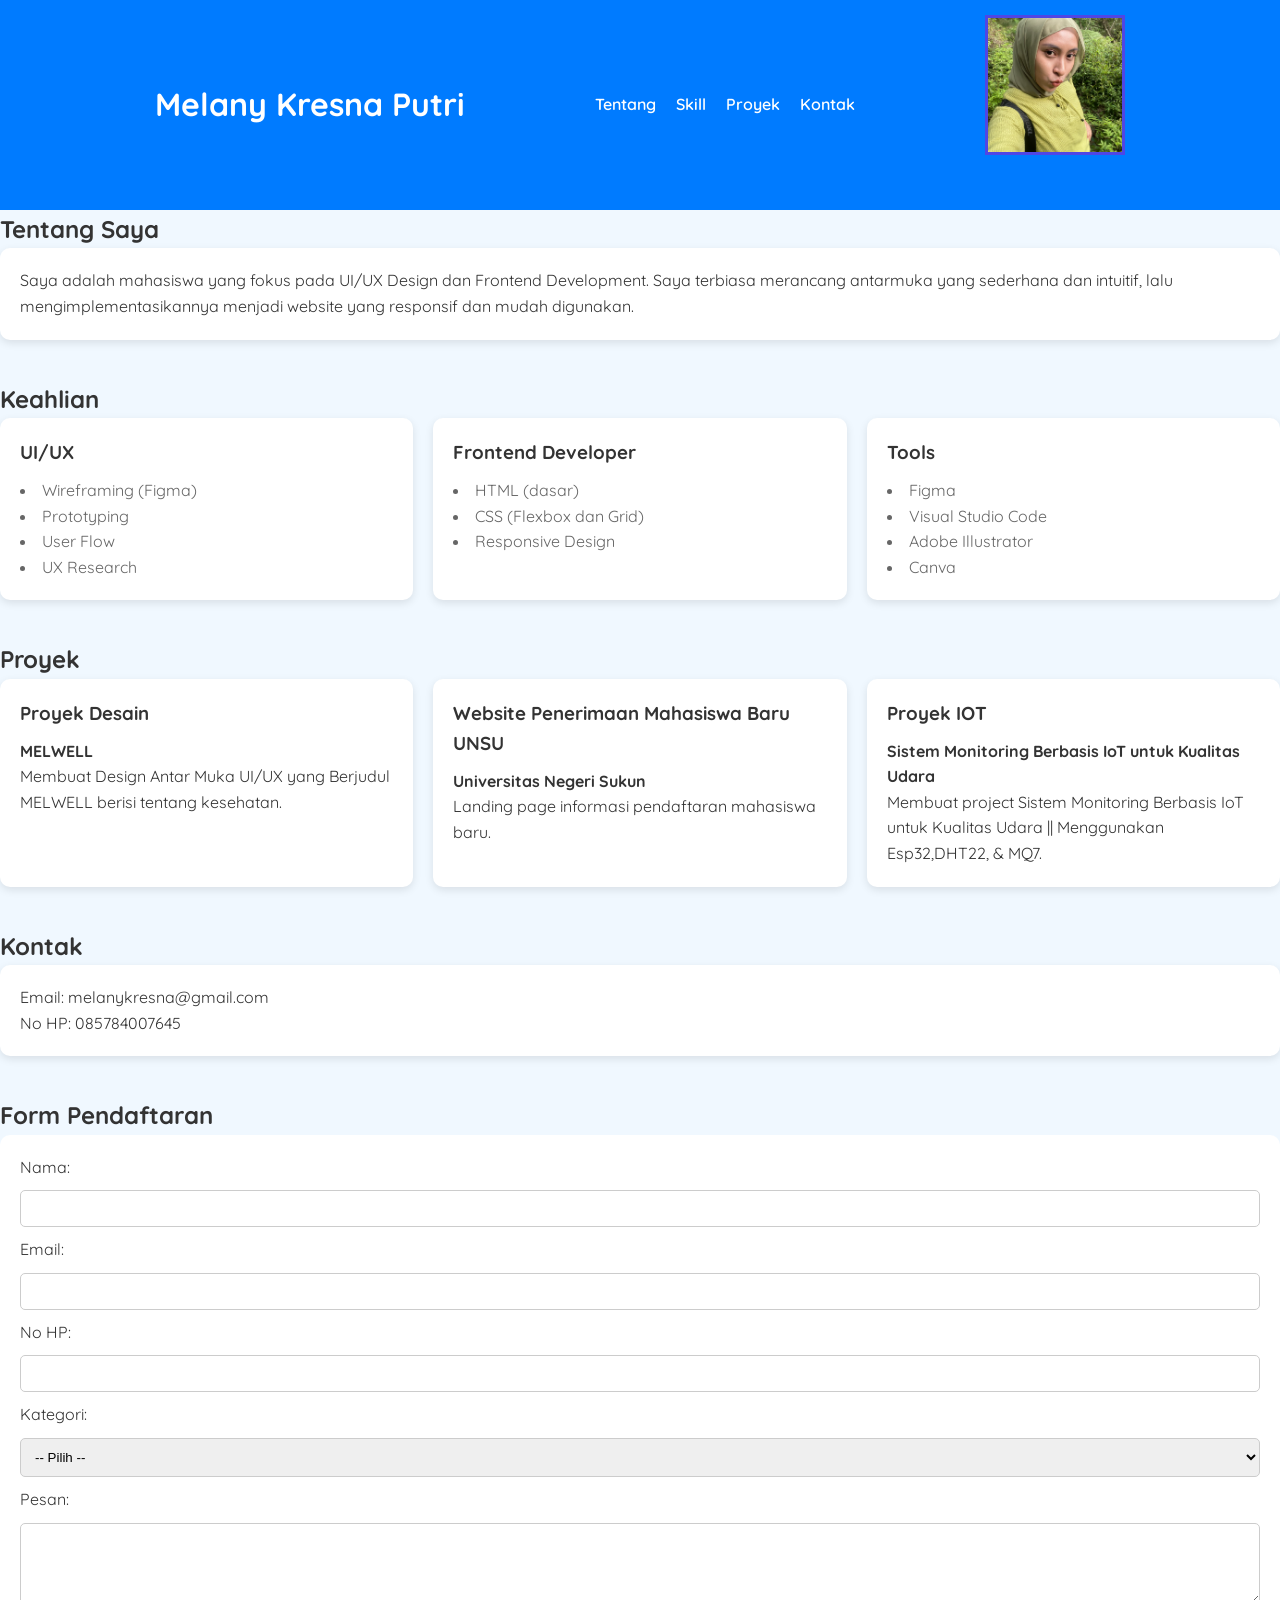
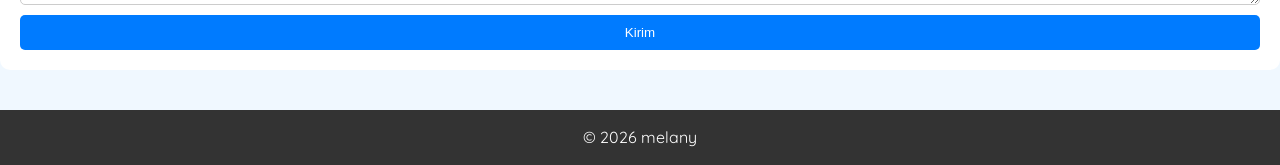
==== LK-05/index.html @ 8a7abdfc "tambah lk" ====
<!DOCTYPE html>
<html lang="en">
<head>
    <meta charset="UTF-8">
    <meta name="viewport" content="width=device-width, initial-scale=1.0">
    <title>Document</title>
</head>
<link rel="stylesheet" href="style.css">
<body>
    <!--!Header/Navbar-->
    <header class="navbar">
        <div class="nav-container">

            <!--Kiri-->
            <h1 class="logo">Melany Kresna Putri</h1>

            <!--Kanan-->
            <nav>
                <ul class="nav-menu">
                    <li><a href="#tentang">Tentang</a></li>
                        <li><a href="#skill">Skill</a></li>
                        <li><a href="#proyek">Proyek</a></li>
                        <li><a href="#kontak">Kontak</a></li>
                </ul>
            </nav>

            <main>
                <section id="tentang">
                    <img src="foto1.JPG" alt="Foto Melany" class="foto-profil">
                </section>
            </main>
        </div>
    </header>

    <!--MAIN-->
    <main>

        <!--Tentang-->
        <section id="tentang">
            <h2>Tentang Saya</h2>
            <article>
                <p>
                    Saya adalah mahasiswa yang fokus pada UI/UX Design dan Frontend Development.
                    Saya terbiasa merancang antarmuka yang sederhana dan intuitif,
                    lalu mengimplementasikannya menjadi website yang responsif dan mudah digunakan.
                </p>
            </article>
        </section>

        <!-- Skill -->
        <section id="skill">
            <h2>Keahlian</h2>

            <div class="skill-container">
                <article>
                    <h3>UI/UX</h3>
                    <ul>
                        <li>Wireframing (Figma)</li>
                        <li>Prototyping</li>
                        <li>User Flow</li>
                        <li>UX Research</li>
                    </ul>
                </article>

                <article>
                    <h3>Frontend Developer</h3>
                    <ul>
                        <li>HTML (dasar)</li>
                        <li>CSS (Flexbox dan Grid)</li>
                        <li>Responsive Design</li>
                    </ul>
                </article>

                <article>
                    <h3>Tools</h3>
                    <ul>
                        <li>Figma</li>
                        <li>Visual Studio Code</li>
                        <li>Adobe Illustrator</li>
                        <li>Canva</li>
                    </ul>
                </article>
            </div>
        </section>

        <!-- Project -->
        <section id="proyek">
            <h2>Proyek</h2>

            <div class="project-container">
                <article>
                    <h3>Proyek Desain</h3>
                    <h4>MELWELL</h4>
                    <p>Membuat Design Antar Muka UI/UX yang Berjudul MELWELL berisi tentang kesehatan.</p>
                </article>

                <article>
                    <h3>Website Penerimaan Mahasiswa Baru UNSU</h3>
                    <h4>Universitas Negeri Sukun</h4>
                    <p>Landing page informasi pendaftaran mahasiswa baru.</p>
                </article>
                <article>
                    <h3>Proyek IOT</h3>
                    <h4>Sistem Monitoring Berbasis IoT untuk Kualitas Udara</h4>
                    <p>Membuat project Sistem Monitoring Berbasis IoT untuk Kualitas Udara || Menggunakan Esp32,DHT22, & MQ7.</p>
                </article>


            </div>
        </section>

        <!-- Kontak -->
        <section id="kontak">
            <h2>Kontak</h2>
            <article>
                <p>Email: melanykresna@gmail.com</p>
                <p>No HP: 085784007645</p>
            </article>
        </section>

        <!-- Form -->
        <section id="form">
            <h2>Form Pendaftaran</h2>

            <form id="formPendaftaran">
                <label>Nama:</label>
                <input type="text" id="nama" required>

                <label>Email:</label>
                <input type="email" id="email" required>

                <label>No HP:</label>
                <input type="tel" id="nohp" required>

                <label>Kategori:</label>
                <select id="kategori" required>
                    <option>-- Pilih --</option>
                    <option>Web Development</option>
                    <option>Desain</option>
                    <option>Konsultasi</option>
                </select>

                <label>Pesan:</label>
                <textarea id="pesan" rows="4"></textarea>

                <button type="submit">Kirim</button>
            </form>

            <!--OUTPUT-->
            <div id="hasilPendaftaran"></div>
        </section>

    </main>

    <!-- Footer -->
    <footer>
        <p>&copy; 2026 melany</p>
    </footer>
    <script src="script.js"></script>
</body>
---- LK-05/style.css ----
@import url('https://fonts.googleapis.com/css2?family=Quicksand:wght@300..700&display=swap');

* { 
    margin: 0;
    padding: 0;
    box-sizing: border-box;
}

body {
    font-family: 'Quicksand', Arial, sans-serif; 
    background-color: aliceblue;
    line-height: 1.6;
    color: #333;
}

/* CONTAINER UTAMA */
.main-container {
    max-width: 1000px;
    margin: auto;
    padding: 20px;
}

/* NAVBAR (Tetap di kanan atas) */
.navbar {
    background: #007bff;
    color: white;
}

.foto-profil {
    width: 140px;
    height: 140px;
    object-fit: cover;
    border-radius: 60;
    display: block;
    margin: 0 auto 15px;
    border: 3px solid #4f46e5;
}

.nav-container {
    max-width: 1000px;
    margin: auto;
    padding: 15px;
    display: flex;
    justify-content: space-between;
    align-items: center;
}

.nav-menu {
    display: flex;
    list-style: none;
    gap: 20px;
}

.nav-menu li a {
    color: white;
    text-decoration: none;
    font-weight: 600;
}

/* HERO SECTION */
.hero {
    text-align: center;
    padding: 40px 20px;
}

.hero img {
    width: 150px;
    height: 150px;
    border-radius: 50%;
    object-fit: cover;
    border: 5px solid white;
    box-shadow: 0 4px 10px rgba(0,0,0,0.1);
}

.hero-role {
    margin-top: 10px;
    font-weight: bold;
    color: #555;
}

/* LAYOUT VERTIKAL (Judul di Atas Konten) */
section {
    margin-bottom: 40px; /* Jarak antar section */
}

.section-title {
    color: #007bff;
    font-size: 1.5rem;
    margin-bottom: 15px; /* Jarak antara judul dan card di bawahnya */
}

/* CARD STYLE */
article {
    background: white;
    padding: 20px;
    border-radius: 10px;
    box-shadow: 0 3px 8px rgba(0, 0, 0, 0.1);
}

article h3 {
    margin-bottom: 10px;
}

article ul {
    list-style-position: inside;
    color: #666;
}

.contact-card p {
    margin-bottom: 8px;
}

/* SKILL & PROJECT GRID (Tetap 3 kolom menyamping) */
.skill-container, .project-container {
    display: grid;
    grid-template-columns: repeat(3, 1fr);
    gap: 20px;
}

/* FORM */
form {
  background: white;
  padding: 20px;
  border-radius: 10px;
  display: flex;
  flex-direction: column;
  gap: 10px;
}

input,
select,
textarea {
  padding: 10px;
  border-radius: 5px;
  border: 1px solid #ccc;
}

/* BUTTON */
button {
  background: #007bff;
  color: white;
  padding: 10px;
  border: none;
  border-radius: 5px;
}

button:hover {
  background: #0056b3;
  cursor: pointer;
}

/* FOOTER */
footer {
  text-align: center;
  padding: 15px;
  background: #333;
  color: white;
}

/* RESPONSIVE */
@media (max-width: 768px) {
    .nav-container {
        flex-direction: column;
        gap: 10px;
    }

    .skill-container, .project-container {
        grid-template-columns: 1fr;
    }
}
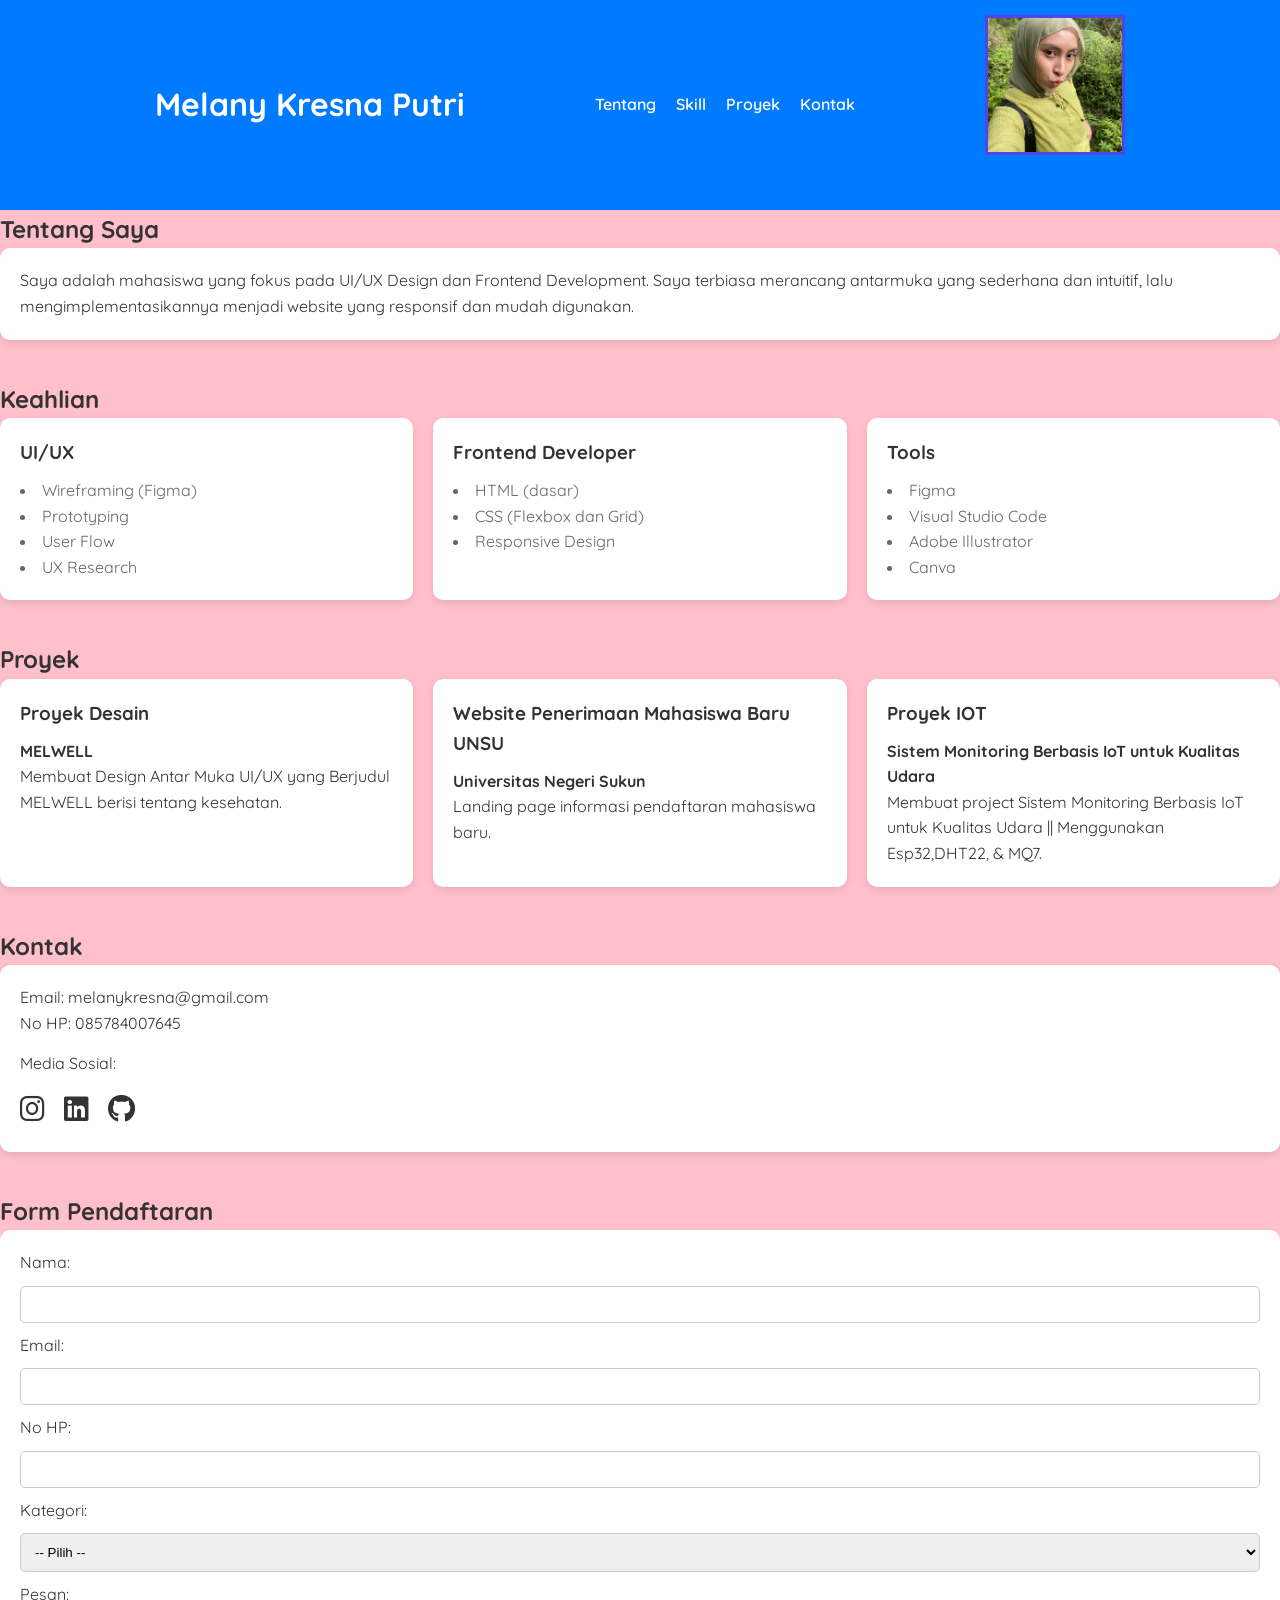
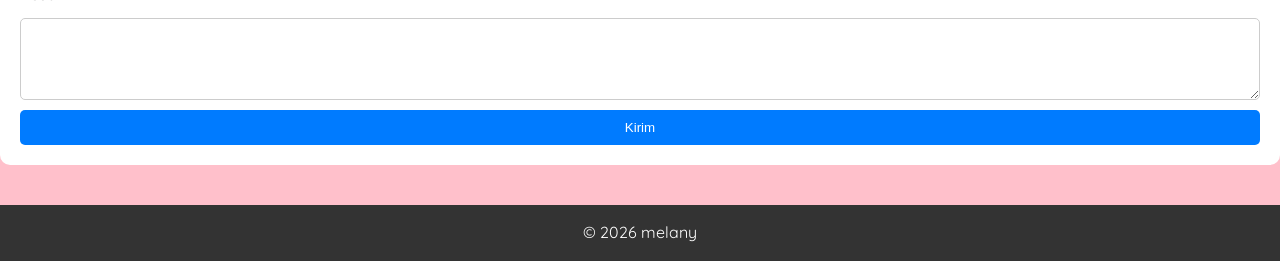
==== commit 467e9dfe: "mengubah warna background" ====
--- a/LK-05/index.html
+++ b/LK-05/index.html
@@ -4,6 +4,8 @@
     <meta charset="UTF-8">
     <meta name="viewport" content="width=device-width, initial-scale=1.0">
     <title>Document</title>
+    <!-- FontAwesome CDN -->
+    <link rel="stylesheet" href="https://cdnjs.cloudflare.com/ajax/libs/font-awesome/6.5.1/css/all.min.css">
 </head>
 <link rel="stylesheet" href="style.css">
 <body>
@@ -115,6 +117,12 @@
             <article>
                 <p>Email: melanykresna@gmail.com</p>
                 <p>No HP: 085784007645</p>
+                <div class="social-media">
+                    <p>Media Sosial:</p>
+                    <a href="#" target="_blank"><i class="fa-brands fa-instagram"></i></a>
+                    <a href="#" target="_blank"><i class="fa-brands fa-linkedin"></i></a>
+                    <a href="#" target="_blank"><i class="fa-brands fa-github"></i></a>
+                </div>
             </article>
         </section>
 
--- a/LK-05/style.css
+++ b/LK-05/style.css
@@ -8,7 +8,7 @@
 
 body {
     font-family: 'Quicksand', Arial, sans-serif; 
-    background-color: aliceblue;
+    background-color: pink;
     line-height: 1.6;
     color: #333;
 }
@@ -157,6 +157,27 @@
   color: white;
 }
 
+/* SOCIAL MEDIA */
+.social-media {
+    margin-top: 15px;
+}
+
+.social-media p {
+    margin-bottom: 10px;
+}
+
+.social-media a {
+    color: #333;
+    font-size: 28px;
+    margin-right: 15px;
+    text-decoration: none;
+    transition: color 0.3s ease;
+}
+
+.social-media a:hover {
+    color: #007bff;
+}
+
 /* RESPONSIVE */
 @media (max-width: 768px) {
     .nav-container {
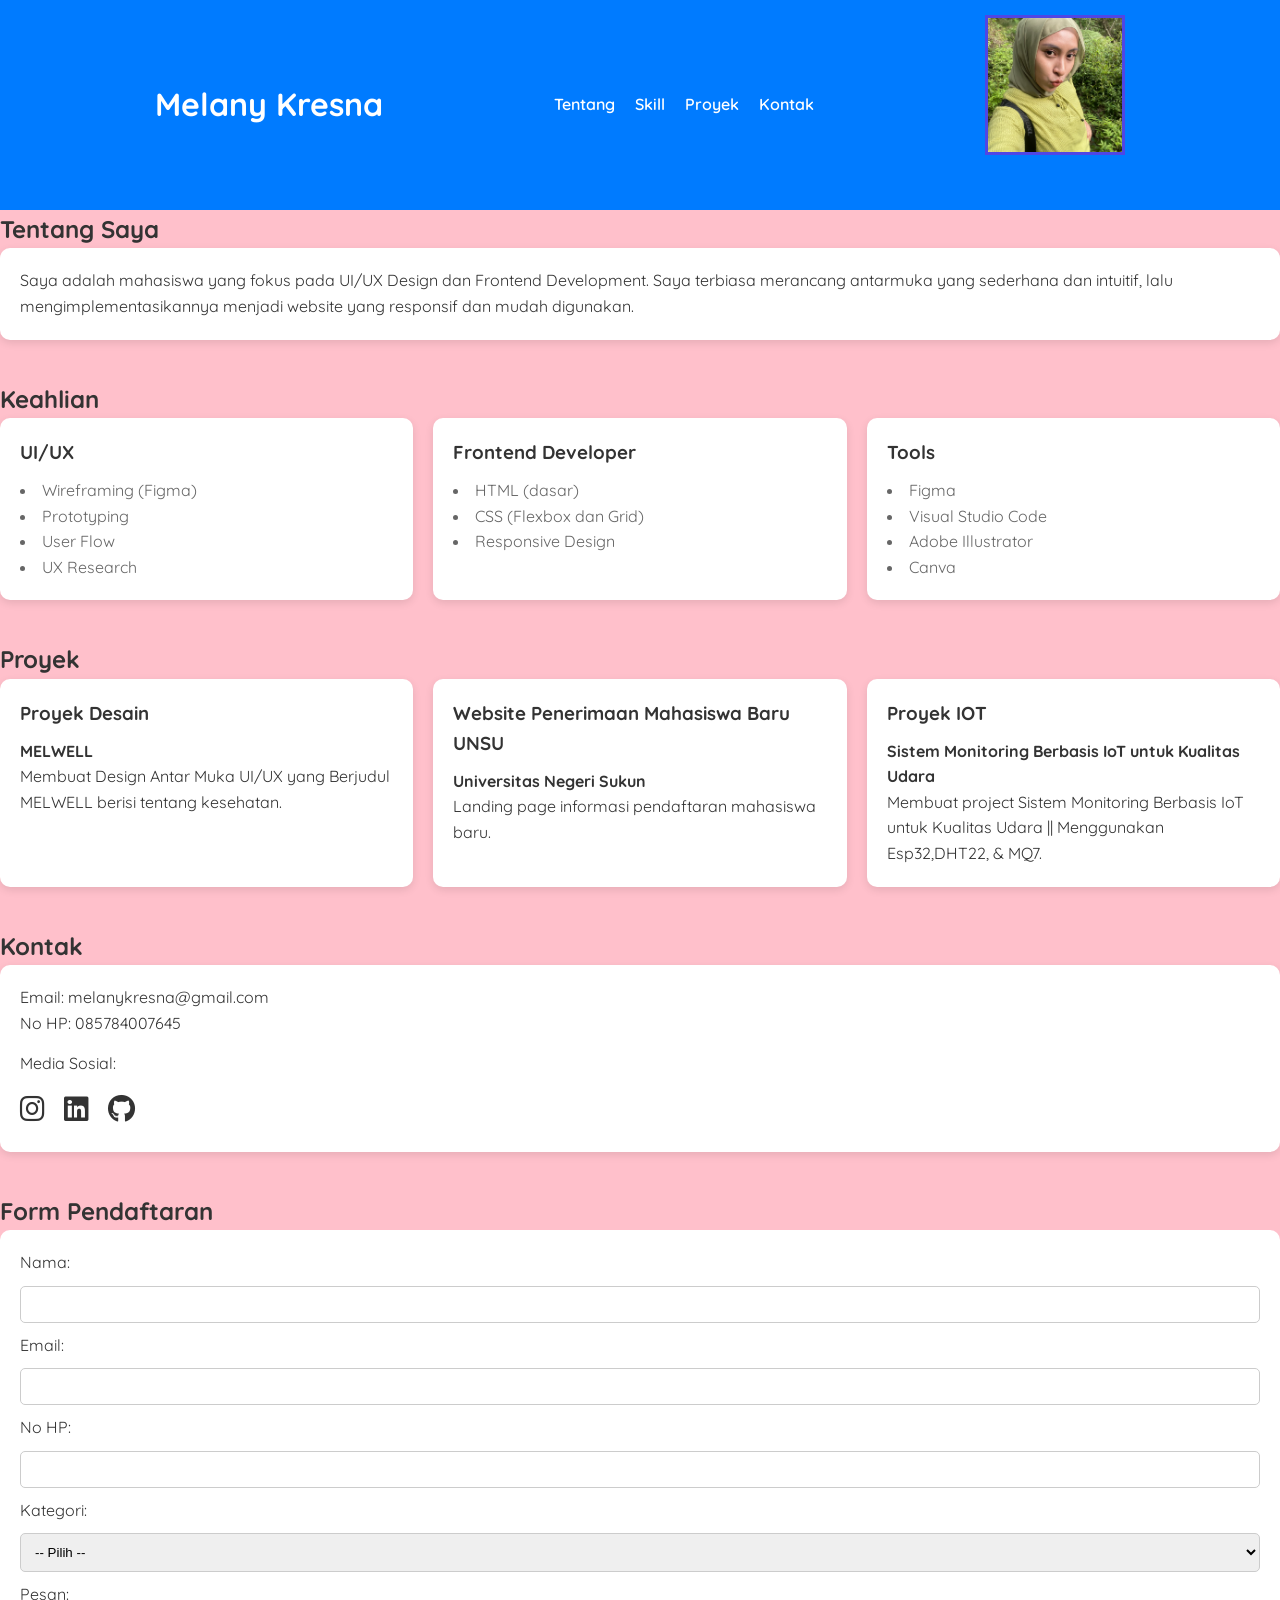
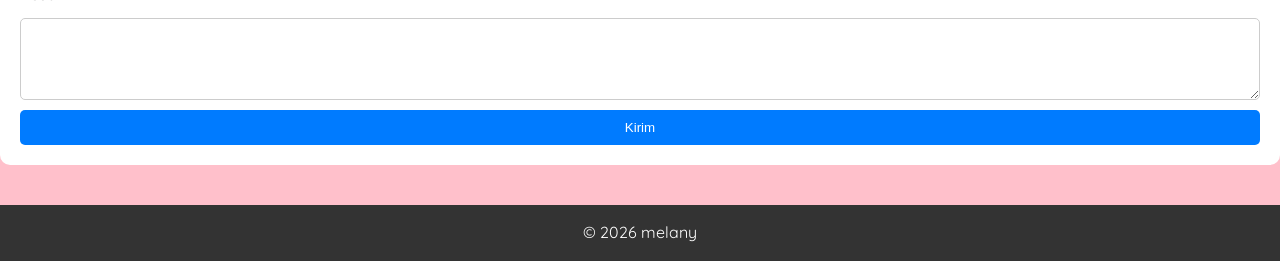
==== commit 80744659: "mengubah nama" ====
--- a/LK-05/index.html
+++ b/LK-05/index.html
@@ -1,5 +1,6 @@
 <!DOCTYPE html>
 <html lang="en">
+
 <head>
     <meta charset="UTF-8">
     <meta name="viewport" content="width=device-width, initial-scale=1.0">
@@ -8,21 +9,22 @@
     <link rel="stylesheet" href="https://cdnjs.cloudflare.com/ajax/libs/font-awesome/6.5.1/css/all.min.css">
 </head>
 <link rel="stylesheet" href="style.css">
+
 <body>
     <!--!Header/Navbar-->
     <header class="navbar">
         <div class="nav-container">
 
             <!--Kiri-->
-            <h1 class="logo">Melany Kresna Putri</h1>
+            <h1 class="logo">Melany Kresna</h1>
 
             <!--Kanan-->
             <nav>
                 <ul class="nav-menu">
                     <li><a href="#tentang">Tentang</a></li>
-                        <li><a href="#skill">Skill</a></li>
-                        <li><a href="#proyek">Proyek</a></li>
-                        <li><a href="#kontak">Kontak</a></li>
+                    <li><a href="#skill">Skill</a></li>
+                    <li><a href="#proyek">Proyek</a></li>
+                    <li><a href="#kontak">Kontak</a></li>
                 </ul>
             </nav>
 
@@ -104,7 +106,8 @@
                 <article>
                     <h3>Proyek IOT</h3>
                     <h4>Sistem Monitoring Berbasis IoT untuk Kualitas Udara</h4>
-                    <p>Membuat project Sistem Monitoring Berbasis IoT untuk Kualitas Udara || Menggunakan Esp32,DHT22, & MQ7.</p>
+                    <p>Membuat project Sistem Monitoring Berbasis IoT untuk Kualitas Udara || Menggunakan Esp32,DHT22, &
+                        MQ7.</p>
                 </article>
 
 
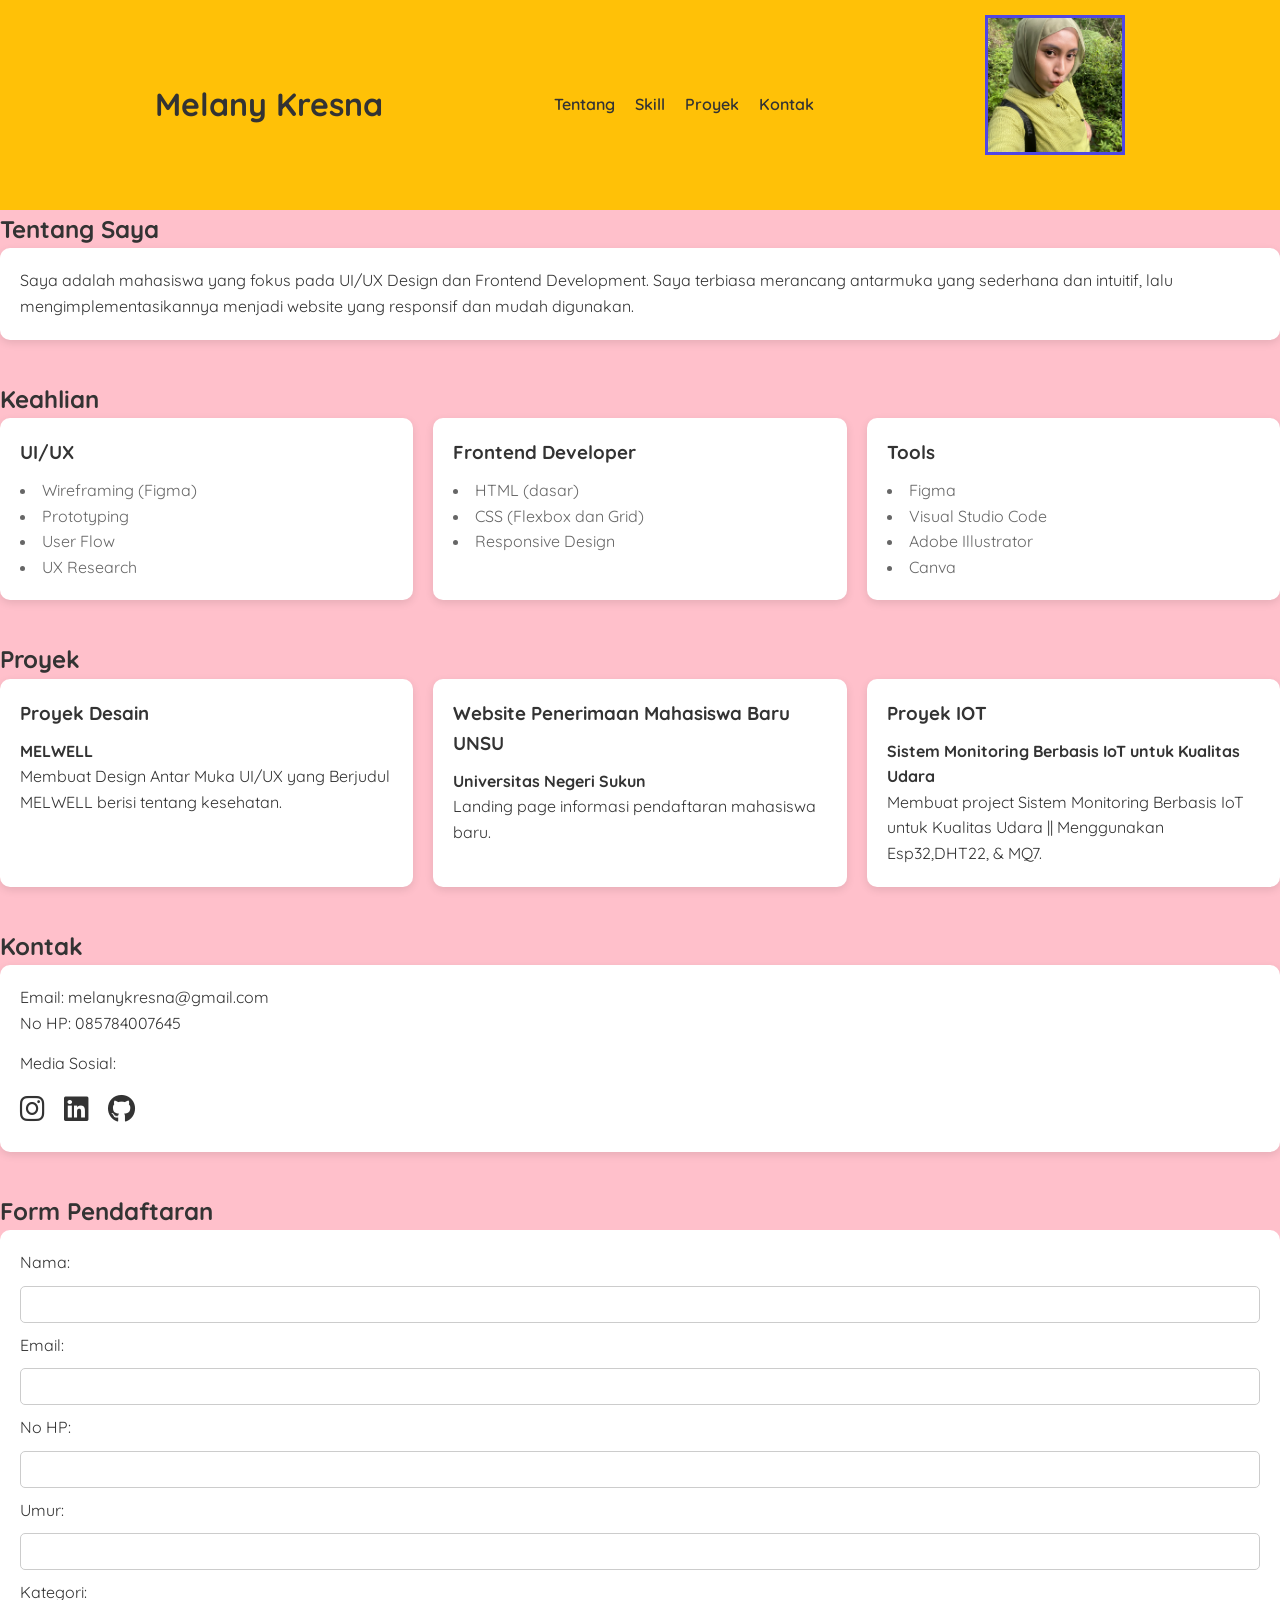
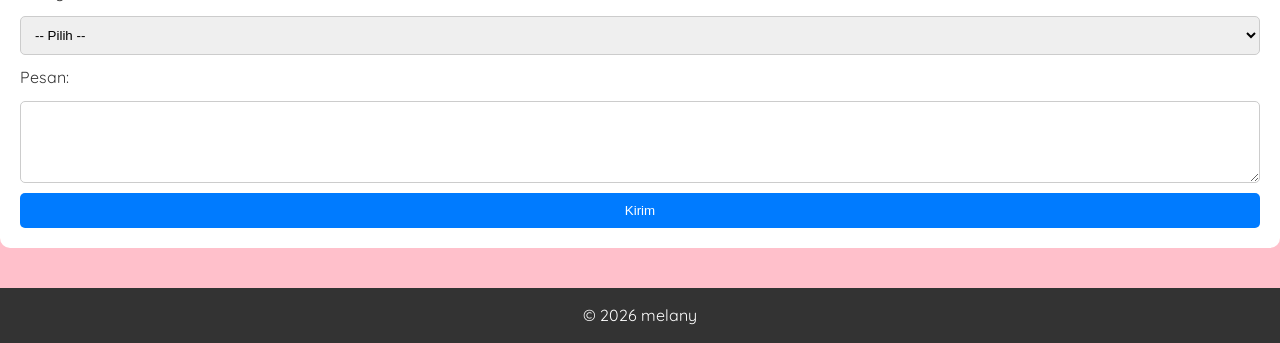
==== commit d88759b5: "menambahkan umur pada form pendaftaran" ====
--- a/LK-05/index.html
+++ b/LK-05/index.html
@@ -143,6 +143,9 @@
                 <label>No HP:</label>
                 <input type="tel" id="nohp" required>
 
+                <label>Umur:</label>
+                <input type="number" id="umur" required>
+
                 <label>Kategori:</label>
                 <select id="kategori" required>
                     <option>-- Pilih --</option>
--- a/LK-05/style.css
+++ b/LK-05/style.css
@@ -22,8 +22,8 @@
 
 /* NAVBAR (Tetap di kanan atas) */
 .navbar {
-    background: #007bff;
-    color: white;
+    background: #ffc107; /* kuning */
+    color: #333;
 }
 
 .foto-profil {
@@ -52,7 +52,7 @@
 }
 
 .nav-menu li a {
-    color: white;
+    color: #333;
     text-decoration: none;
     font-weight: 600;
 }
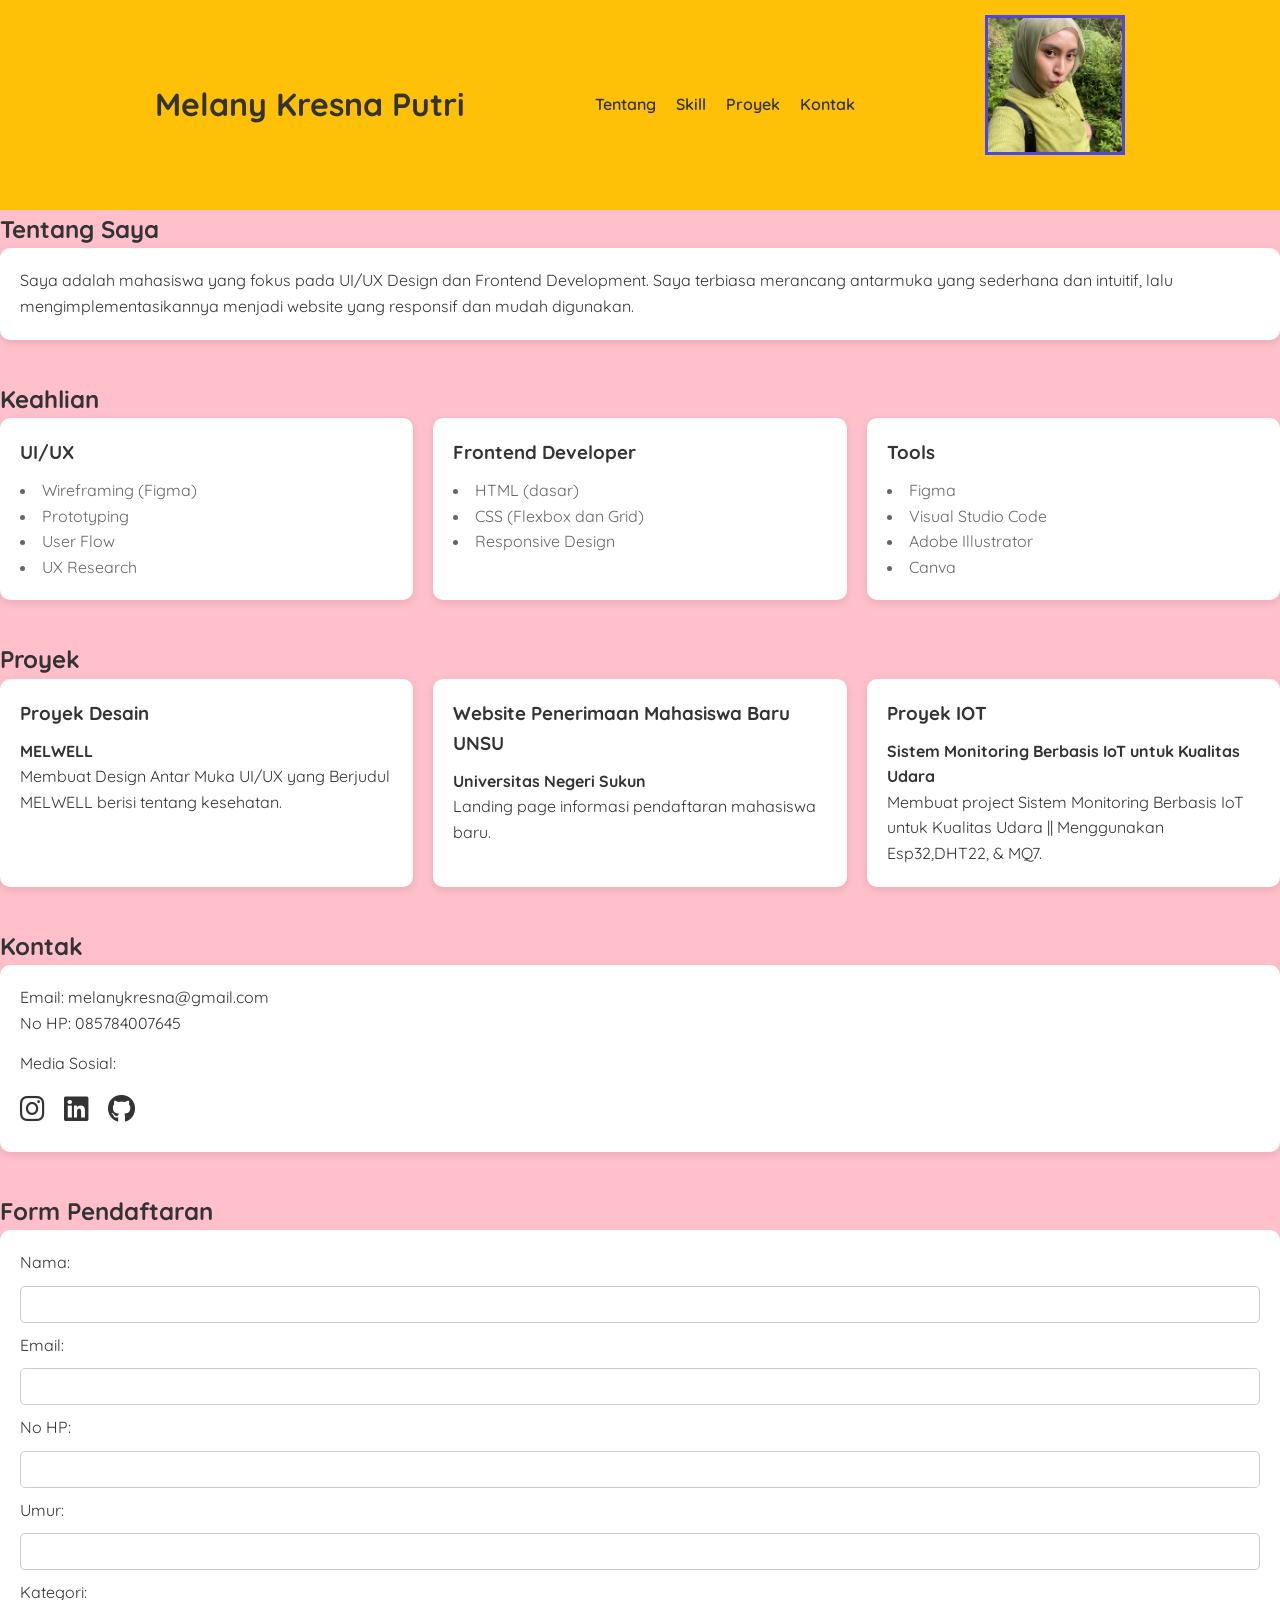
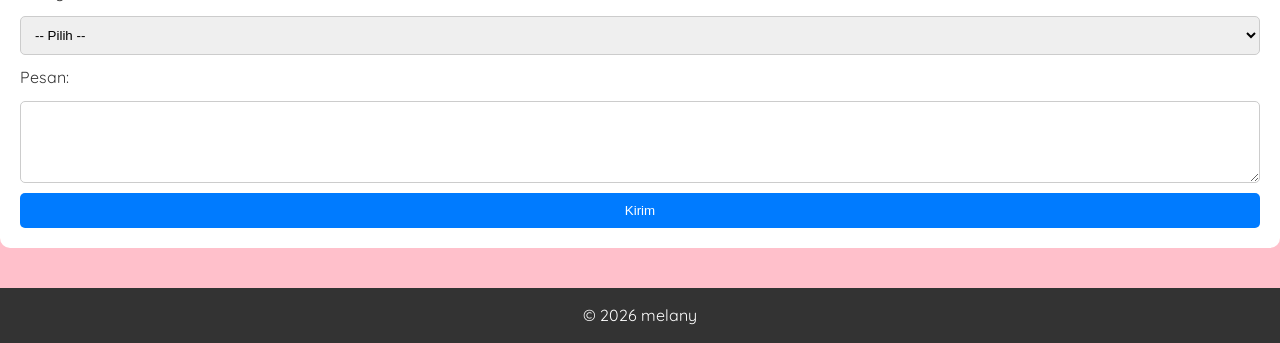
==== commit 8b1ed02d: "melengkapi nama menjadi nama lengkap" ====
--- a/LK-05/index.html
+++ b/LK-05/index.html
@@ -16,7 +16,7 @@
         <div class="nav-container">
 
             <!--Kiri-->
-            <h1 class="logo">Melany Kresna</h1>
+            <h1 class="logo">Melany Kresna Putri</h1>
 
             <!--Kanan-->
             <nav>
